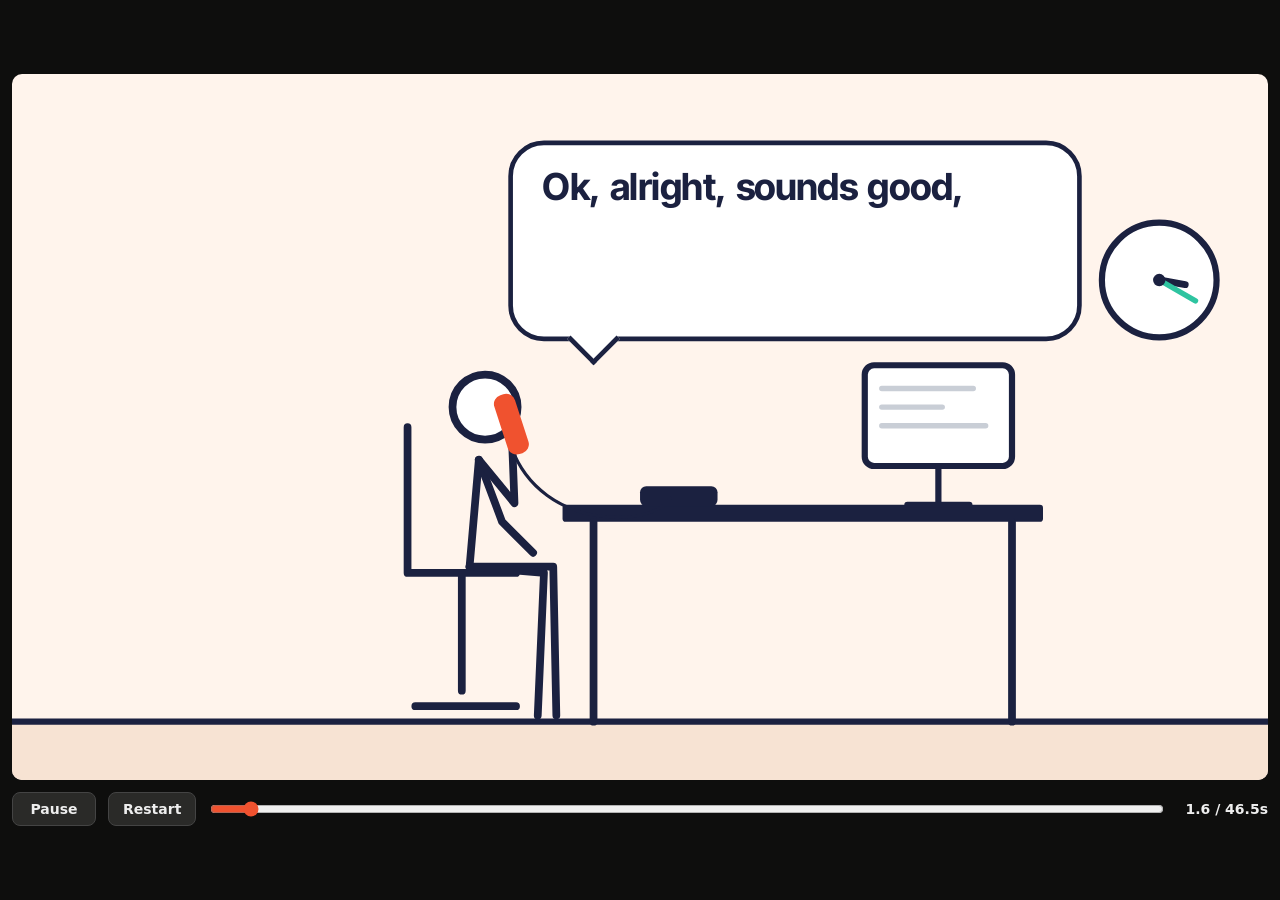
==== app/public/ad.html @ d76b576e "Add a home page; move the app to app.html The share link now opens a welcome page with the ad, what " ====
<!doctype html>
<html lang="en">
<head>
<meta charset="utf-8">
<meta name="viewport" content="width=device-width, initial-scale=1">
<title>Call Back Log Ad</title>
<link rel="preconnect" href="https://fonts.googleapis.com">
<link rel="preconnect" href="https://fonts.gstatic.com" crossorigin>
<link href="https://fonts.googleapis.com/css2?family=Inter+Tight:wght@500;600;700;800&family=Instrument+Serif:ital@0;1&display=swap" rel="stylesheet">
<style>
  :root { --ink:#1B2140; --paper:#FFF4EC; --blue:#F0522F; --coral-ink:#C43A22; --mint:#2EC4A0; --sun:#FFC93C; --floor:#F7E3D3; --frame:#0E0E0D; }
  html, body { margin:0; height:100%; background:var(--frame); }
  #wrap { position:fixed; inset:0; display:flex; flex-direction:column; align-items:center; justify-content:center; gap:12px; padding:12px; box-sizing:border-box; }
  #viewport { position:relative; width:min(100%, calc((100vh - 90px) * 16 / 9)); aspect-ratio:16/9; overflow:hidden; border-radius:10px; }
  #stage { position:absolute; left:0; top:0; width:1920px; height:1080px; transform-origin:0 0; background:var(--paper); overflow:hidden; color:var(--ink);
           font-family:"Inter Tight", "Segoe UI", system-ui, sans-serif; }
  .shot { position:absolute; inset:0; visibility:hidden; overflow:hidden; }
  .cam { position:absolute; inset:0; transform-origin:0 0; }
  .serif { font-family:"Instrument Serif", Georgia, "Times New Roman", serif; font-style:italic; font-weight:400; letter-spacing:-0.01em; }
  .wrow { position:absolute; display:flex; align-items:baseline; white-space:nowrap; line-height:1; }
  .clip { display:inline-block; overflow:hidden; padding:0.04em 0.01em 0.14em; margin:-0.04em -0.01em -0.14em; vertical-align:bottom; }
  .ch { display:inline-block; }
  .text { position:absolute; display:flex; flex-wrap:wrap; column-gap:0.26em; line-height:1.08; }
  .em { color:var(--blue); }
  /* speech and thought bubbles */
  .bubble { position:absolute; background:#fff; border:6px solid var(--ink); border-radius:46px; padding:26px 38px 30px; font-size:48px; font-weight:700;
            line-height:1.15; letter-spacing:-0.02em; max-width:760px; display:flex; flex-wrap:wrap; column-gap:0.26em; box-sizing:border-box; transform-origin:20% 110%; }
  .bubble.say::after { content:""; position:absolute; bottom:-27px; left:80px; width:42px; height:42px; background:#fff; border-right:6px solid var(--ink); border-bottom:6px solid var(--ink); transform:rotate(45deg); }
  .bubble.say.right::after { left:auto; right:90px; }
  .bubble .bw { display:inline-block; }
  .puff { position:absolute; border-radius:50%; background:#fff; border:6px solid var(--ink); }
  .note { position:absolute; left:0; top:0; font-weight:800; white-space:nowrap; }
  .note.sticky { background:var(--sun); padding:10px 16px; border-radius:6px; font-size:30px; box-shadow:0 8px 18px rgba(20,20,19,.15); }
  .note.mark { font-size:64px; color:var(--blue); background:#fff; width:96px; height:96px; border-radius:50%; display:flex; align-items:center; justify-content:center; box-shadow:0 8px 18px rgba(20,20,19,.15); }
  /* phone + app screens (same look as the real app) */
  .phone { position:absolute; width:440px; height:880px; border-radius:62px; background:var(--ink); box-shadow:0 40px 90px rgba(20,20,19,.25); }
  .screen { position:absolute; inset:14px; border-radius:50px; overflow:hidden; background:#FFF4EC; font-family:"Inter Tight", system-ui, sans-serif; }
  .ah { position:absolute; left:0; right:0; top:0; height:92px; padding:38px 22px 0; box-sizing:border-box; background:#fff; border-bottom:2px solid #F1DCCD;
        display:flex; justify-content:space-between; align-items:center; font-size:21px; z-index:2; }
  .ah b { font-weight:800; } .ah span { color:#5B6180; } .ah span i { font-style:normal; margin-left:14px; } .ah .on { color:var(--coral-ink); font-weight:800; }
  .pane { position:absolute; left:0; right:0; top:92px; bottom:0; overflow:hidden; }
  .content { position:absolute; left:0; right:0; top:0; padding:18px 18px 40px; box-sizing:border-box; }
  .content h1 { font-size:30px; margin:4px 0 6px; letter-spacing:-0.02em; } .content h2 { font-size:20px; margin:20px 0 8px; }
  .muted { color:#5B6180; font-size:18px; }
  .acard { background:#fff; border:2px solid #F1DCCD; border-radius:14px; padding:14px 16px; margin-bottom:12px; font-size:19px; overflow:hidden; box-sizing:border-box; }
  .acard.yellow { border-left:7px solid #FFC93C; } .acard.red { border-left:7px solid #E63946; } .acard.new { border-left:7px solid var(--blue); }
  .rowtop { display:flex; justify-content:space-between; align-items:center; gap:8px; } .nm { font-weight:800; font-size:20px; }
  .badge { display:inline-block; padding:3px 10px; border-radius:999px; font-size:14px; font-weight:800; white-space:nowrap; }
  .b-due { background:#D5F5EC; color:#0E6B55; } .b-yellow { background:#FFE9A8; color:#6B4E00; } .b-red { background:#E63946; color:#fff; } .b-new { background:#FF6B4A; color:var(--ink); } .b-later { background:#FFE3D9; color:var(--coral-ink); }
  .prev { margin-top:6px; font-size:16px; font-weight:800; color:var(--coral-ink); }
  .abtn { display:block; text-align:center; background:#FF6B4A; color:var(--ink); font-weight:800; font-size:19px; padding:14px; border-radius:12px; margin:10px 0 14px; }
  .abtn.ghost { background:#fff; color:var(--ink); border:2px solid #F1DCCD; }
  .btns { display:flex; gap:10px; } .btns .abtn { flex:1; margin:8px 0; }
  .step { color:#5B6180; font-size:16px; margin-top:6px; }
  .field { background:#fff; border:2px solid #F1DCCD; border-radius:12px; padding:14px; font-size:20px; min-height:120px; box-sizing:border-box; }
  .field.short { min-height:0; }
  .caret { display:inline-block; width:3px; height:24px; background:var(--blue); vertical-align:-4px; margin-left:2px; }
  .confirm { margin-top:12px; background:#D5F5EC; color:#0E6B55; font-weight:800; font-size:18px; border-radius:10px; padding:12px; }
  .kb { position:absolute; left:0; right:0; bottom:0; height:250px; background:#F1DCCD; padding:14px 10px; box-sizing:border-box; display:grid; grid-template-columns:repeat(10,1fr); gap:8px; align-content:start; }
  .kb i { display:block; height:44px; border-radius:7px; background:#fff; }
  .kb .mic { grid-column:span 2; background:var(--blue); display:flex; align-items:center; justify-content:center; }
  .issue { display:flex; justify-content:space-between; align-items:center; gap:10px; font-size:19px; }
  .issue em { font-style:normal; font-size:15px; font-weight:800; border:2px solid #F1DCCD; border-radius:10px; padding:5px 10px; }
  .call { transition:none; }
  .call dt { font-weight:800; font-size:14px; color:#5B6180; margin-top:8px; text-transform:none; } .call dd { margin:0; font-size:18px; }
  .call h3 { margin:0; font-size:19px; }
  #controls { display:flex; align-items:center; gap:12px; width:min(100%, calc((100vh - 90px) * 16 / 9)); color:#eee; font:600 14px "Segoe UI", system-ui, sans-serif; }
  #controls button { background:#2a2a28; color:#eee; border:1px solid #444; border-radius:8px; padding:8px 14px; font:inherit; cursor:pointer; min-width:84px; }
  #controls button:focus-visible, #scrub:focus-visible { outline:2px solid var(--blue); outline-offset:2px; }
  #scrub { flex:1; accent-color:var(--blue); }
  #time { font-variant-numeric:tabular-nums; min-width:90px; text-align:right; }
</style>
</head>
<body>
<div id="wrap">
  <div id="viewport"><div id="stage"></div></div>
  <div id="controls">
    <button id="play" type="button">Pause</button>
    <button id="restart" type="button">Restart</button>
    <input id="scrub" type="range" min="0" max="46.5" step="0.01" value="0" aria-label="Animation time">
    <span id="time">0.0 / 46.5s</span>
  </div>
</div>

<script>
(function () {
  'use strict';
  const DUR = 46.5, SW = 1920, SH = 1080;
  const CLOCK = [1530, 330];
  const INK = '#1B2140', BLUE = '#F0522F', SUN = '#FFC93C', FLOOR = '#F7E3D3';
  const NS = 'http://www.w3.org/2000/svg';
  const $ = (id) => document.getElementById(id);
  const stage = $('stage');

  // ---------- math ----------
  const clamp = (x, a = 0, b = 1) => Math.min(b, Math.max(a, x));
  const P = (t, a, b) => clamp((t - a) / (b - a));
  const lerp = (a, b, p) => a + (b - a) * p;
  const lerp2 = (A, B, p) => [lerp(A[0], B[0], p), lerp(A[1], B[1], p)];
  const eo = (x) => 1 - Math.pow(1 - x, 3);
  const eo5 = (x) => 1 - Math.pow(1 - x, 5);
  const ei = (x) => x * x * x;
  const eio = (x) => (x < 0.5 ? 4 * x * x * x : 1 - Math.pow(-2 * x + 2, 3) / 2);
  const eob = (x, s = 1.5) => (x <= 0 ? 0 : x >= 1 ? 1 : 1 + (s + 1) * Math.pow(x - 1, 3) + s * Math.pow(x - 1, 2));

  // ---------- builders ----------
  function el(tag, attrs, parent, html) {
    const e = document.createElement(tag);
    for (const k in attrs || {}) { if (k === 'style') e.style.cssText = attrs[k]; else e.setAttribute(k, attrs[k]); }
    if (html != null) e.innerHTML = html;
    if (parent) parent.appendChild(e);
    return e;
  }
  function svg(parent) {
    const s = document.createElementNS(NS, 'svg');
    s.setAttribute('viewBox', '0 0 1920 1080'); s.setAttribute('width', '1920'); s.setAttribute('height', '1080');
    s.style.cssText = 'position:absolute;left:0;top:0;overflow:visible';
    parent.appendChild(s); return s;
  }
  function sv(tag, attrs, parent) {
    const e = document.createElementNS(NS, tag);
    for (const k in attrs) e.setAttribute(k, attrs[k]);
    if (parent) parent.appendChild(e); return e;
  }
  const pts = (list) => 'M' + list.map((p) => p[0].toFixed(1) + ' ' + p[1].toFixed(1)).join(' L');

  // Big type, letter by letter, each letter in its own mask.
  function makeWord(parent, text, css, cls) {
    const row = el('div', { class: 'wrow ' + (cls || ''), style: css }, parent);
    const chars = [];
    for (const c of text) { const m = el('span', { class: 'clip' }, row); chars.push(el('span', { class: 'ch' }, m, c === ' ' ? '&nbsp;' : c)); }
    return { row, chars };
  }
  function playWord(w, t, tin, tout, stag = 0.024, dur = 0.32) {
    const n = w.chars.length, end = tout + (n - 1) * stag + dur, on = t >= tin - 0.001 && t <= end;
    w.row.style.visibility = on ? 'visible' : 'hidden';
    if (!on) return;
    w.chars.forEach((c, i) => {
      const pin = eo5(P(t, tin + i * stag, tin + i * stag + dur)), pout = ei(P(t, tout + i * stag, tout + i * stag + dur));
      c.style.transform = 'translateY(' + ((1 - pin) * 135 - pout * 135).toFixed(1) + '%)';
    });
  }
  // Running text, word by word, wrapping. *word* is set in blue serif italic.
  function makeText(parent, text, css) {
    const box = el('div', { class: 'text', style: css }, parent);
    const words = [];
    let em = false;
    text.split(' ').forEach((raw) => {
      let w = raw;
      const start = w.startsWith('*'), end = w.endsWith('*');
      if (start) { em = true; w = w.slice(1); }
      if (end) w = w.slice(0, -1);
      const m = el('span', { class: 'clip' }, box);
      words.push(el('span', { class: 'ch' + (em ? ' em serif' : '') }, m, w));
      if (end) em = false;
    });
    return { row: box, chars: words };
  }
  const playText = (w, t, tin, tout) => playWord(w, t, tin, tout, 0.07, 0.4);

  // Speech bubble whose words pop in one at a time.
  function makeBubble(parent, words, css, cls) {
    const b = el('div', { class: 'bubble ' + (cls || 'say'), style: css }, parent);
    const ws = words.map((w) => el('span', { class: 'bw' + (w.cls ? ' ' + w.cls : ''), style: w.style || '' }, b, w.text));
    return { b, ws };
  }
  function playBubble(bb, t, tin, tout, times) {
    const show = eob(P(t, tin, tin + 0.35), 1.6) * (1 - ei(P(t, tout - 0.3, tout)));
    bb.b.style.visibility = t >= tin && t <= tout ? 'visible' : 'hidden';
    bb.b.style.transform = 'scale(' + show.toFixed(4) + ')';
    bb.ws.forEach((w, i) => {
      const p = eob(P(t, times[i], times[i] + 0.22), 1.8);
      w.style.opacity = clamp(p * 3).toFixed(3);
      w.style.transform = 'translateY(' + ((1 - p) * 26).toFixed(1) + 'px) scale(' + lerp(0.6, 1, clamp(p)).toFixed(3) + ')';
    });
  }

  // ---------- the office ----------
  // A stick figure: one ink line for the body, two-part arms and legs, an open head.
  function stick(parent) {
    const g = sv('g', {}, parent);
    const st = { stroke: INK, 'stroke-width': 10, 'stroke-linecap': 'round', 'stroke-linejoin': 'round', fill: 'none' };
    const f = { g, body: sv('path', st, g), legA: sv('path', st, g), legB: sv('path', st, g), armA: sv('path', st, g), armB: sv('path', st, g),
      head: sv('circle', { r: 42, fill: '#fff', stroke: INK, 'stroke-width': 10 }, g) };
    f.pose = (o) => {
      f.body.setAttribute('d', pts([o.hip, o.sh]));
      f.legA.setAttribute('d', pts([o.hip, o.kA, o.fA]));
      f.legB.setAttribute('d', pts([o.hip, o.kB, o.fB]));
      f.armA.setAttribute('d', pts([o.sh, o.eA, o.hA]));
      f.armB.setAttribute('d', pts([o.sh, o.eB, o.hB]));
      f.head.setAttribute('cx', o.head[0].toFixed(1)); f.head.setAttribute('cy', o.head[1].toFixed(1));
    };
    return f;
  }
  function paperStack(parent, n) {
    const g = sv('g', {}, parent), sheets = [];
    for (let k = 0; k < n; k++) {
      const s = sv('g', {}, g), jx = ((k * 37) % 13) - 6;
      sv('rect', { x: -66 + jx, y: -16, width: 132, height: 16, rx: 3, fill: '#fff', stroke: INK, 'stroke-width': 4 }, s);
      sv('path', { d: 'M' + (-52 + jx) + ' -8 H' + (14 + jx), stroke: '#B8BEC8', 'stroke-width': 3, 'stroke-linecap': 'round' }, s);
      sheets.push({ g: s, k, jx, rot: ((k * 53) % 5) - 2 });
    }
    return { g, sheets };
  }
  function office(root) {
    const cam = el('div', { class: 'cam' }, root);
    const s = svg(cam);
    sv('rect', { x: -400, y: 900, width: 2720, height: 600, fill: FLOOR }, s);
    sv('path', { d: 'M-400 900 H2320', stroke: INK, 'stroke-width': 8 }, s);
    // wall clock
    const clock = sv('g', {}, s);
    sv('circle', { cx: 1530, cy: 330, r: 74, fill: '#fff', stroke: INK, 'stroke-width': 8 }, clock);
    const hourHand = sv('path', { d: 'M0 0 V-34', stroke: INK, 'stroke-width': 9, 'stroke-linecap': 'round', transform: 'translate(1530 330)' }, clock);
    const minHand = sv('path', { d: 'M0 0 V-54', stroke: '#2EC4A0', 'stroke-width': 7, 'stroke-linecap': 'round', transform: 'translate(1530 330)' }, clock);
    sv('circle', { cx: 1530, cy: 330, r: 8, fill: INK }, clock);
    // chair
    sv('path', { d: 'M560 520 V708 M560 708 H700 M630 708 V860 M570 880 H700', stroke: INK, 'stroke-width': 10, 'stroke-linecap': 'round', fill: 'none' }, s);
    // desk, monitor, plant
    sv('rect', { x: 760, y: 620, width: 620, height: 22, rx: 4, fill: INK }, s);
    sv('path', { d: 'M800 642 V900 M1340 642 V900', stroke: INK, 'stroke-width': 10, 'stroke-linecap': 'round' }, s);
    sv('rect', { x: 1150, y: 440, width: 190, height: 130, rx: 12, fill: '#fff', stroke: INK, 'stroke-width': 8 }, s);
    sv('path', { d: 'M1245 570 V620 M1205 620 H1285', stroke: INK, 'stroke-width': 8, 'stroke-linecap': 'round' }, s);
    sv('path', { d: 'M1172 470 H1290 M1172 494 H1250 M1172 518 H1306', stroke: '#C9CED6', 'stroke-width': 7, 'stroke-linecap': 'round' }, s);
    sv('path', { d: 'M1712 900 L1700 820 H1780 L1768 900 Z', fill: '#fff', stroke: INK, 'stroke-width': 8, 'stroke-linejoin': 'round' }, s);
    sv('path', { d: 'M1740 820 C1700 760 1690 720 1712 690 M1740 820 C1760 760 1790 740 1800 700 M1740 820 C1742 760 1750 720 1744 660', stroke: '#1F7A4D', 'stroke-width': 8, 'stroke-linecap': 'round', fill: 'none' }, s);
    // desk phone base
    sv('rect', { x: 860, y: 596, width: 100, height: 26, rx: 8, fill: INK }, s);
    const cord = sv('path', { d: '', stroke: INK, 'stroke-width': 4, fill: 'none' }, s);
    const stackHome = sv('g', {}, s);
    const worker = stick(s);
    const handset = sv('rect', { x: -14, y: -40, width: 28, height: 80, rx: 12, fill: BLUE }, s);
    const front = sv('g', {}, s);
    return { cam, s, clock, hourHand, minHand, cord, handset, worker, stackHome, front };
  }
  // The worker sitting at the desk; shared by both office shots.
  const SEAT = { hip: [640, 700], sh: [652, 562], head: [660, 494], kA: [748, 700], fA: [752, 892], kB: [736, 708], fB: [728, 892] };
  function seated(dx, dy, lean) {
    const sh = [SEAT.sh[0] + dx + lean, SEAT.sh[1] + dy], head = [SEAT.head[0] + dx + lean * 1.3, SEAT.head[1] + dy];
    return Object.assign({}, SEAT, { sh, head });
  }
  function camTo(o, cx, cy, z) {
    o.cam.style.transform = 'translate(' + (960 - cx * z).toFixed(1) + 'px,' + (540 - cy * z).toFixed(1) + 'px) scale(' + z.toFixed(4) + ')';
  }

  // ---------- phone + app ----------
  function phone(parent, x, y) {
    const ph = el('div', { class: 'phone', style: 'left:' + x + 'px;top:' + y + 'px' }, parent);
    const scr = el('div', { class: 'screen' }, ph);
    el('div', { class: 'ah' }, scr, '<b>Call Back Log</b><span><i class="on">Today</i><i>All</i></span>');
    return { ph, scr };
  }
  const card = (name, phoneNo, kind, label, extra) => '<div class="acard ' + (kind === 'yellow' || kind === 'red' || kind === 'new' ? kind : '') + '"><div class="rowtop"><span class="nm">' + name + '</span><span class="badge b-' + kind + '">' + label + '</span></div><div class="muted">' + phoneNo + '</div>' + (extra ? '<div class="prev">' + extra + '</div>' : '') + '</div>';
  const TODAY_CARDS = card('Jane Doe', '555-0148 · 2:00 PM', 'due', 'Due today') + card('Mark Rivera', '555-0122', 'yellow', '1 day overdue') + card('Priya Shah', '555-0103', 'red', '3 days overdue');

  // ---------- shots ----------
  const shots = [];
  function shot(a, b, build, render) { const root = el('div', { class: 'shot' }, stage); shots.push({ a, b, root, ctx: build(root) || {}, render }); }

  // A. The office: the call ends, the hour is gone, the stack arrives, overload. (0 - 19)
  shot(0, 19, (root) => {
    const o = office(root);
    const co = stick(o.s);
    const stack = paperStack(o.s, 10);
    // the overload swarm: each note gets its own spot, clear of the body, the stack and each other
    const swarmItems = [['555-0142', 'sticky', 250, 200], ['?', 'mark', 480, 300], ['Call back??', 'sticky', 240, 420], ['Tues or Thurs?', 'sticky', 300, 620],
      ['!', 'mark', 470, 540], ['Jane or June?', 'sticky', 330, 800], ['?', 'mark', 870, 420], ['Acme? Harbor?', 'sticky', 920, 790],
      ['3 PM?', 'sticky', 1210, 370], ['quote??', 'sticky', 1260, 730], ['?', 'mark', 1470, 640]];
    const swarm = swarmItems.map(([txt, kind, x, y], i) => ({ i, x, y, el: el('div', { class: 'note ' + kind }, o.cam, txt) }));
    const hook = makeBubble(o.cam, [
      { text: 'Ok,' }, { text: 'alright,' }, { text: 'sounds' }, { text: 'good,' },
      { text: 'FANTASTIC,', style: 'color:' + BLUE + ';font-size:70px;font-weight:800;letter-spacing:-0.04em' },
      { text: 'great,' }, { text: 'have' }, { text: 'a' }, { text: 'great' }, { text: 'day!' }], 'left:690px;top:150px;width:740px');
    // the thought sits to his left so the wall clock stays in view while the hour flies by
    const think1 = makeBubble(o.cam, 'What did I just talk about for the past hour?'.split(' ').map((w) => ({ text: w })), 'left:190px;top:110px;width:520px;font-family:Instrument Serif,Georgia,serif;font-style:italic;font-weight:400;font-size:58px', 'think');
    const puffs = [el('div', { class: 'puff', style: 'left:585px;top:405px;width:40px;height:40px' }, o.cam), el('div', { class: 'puff', style: 'left:520px;top:345px;width:58px;height:58px' }, o.cam)];
    const coSay = makeBubble(o.cam, 'Here, some notes from my calls today. Organize this.'.split(' ').map((w) => ({ text: w, style: w === 'Organize' || w === 'this.' ? 'color:' + BLUE : '' })), 'left:700px;top:130px;width:700px', 'say right');
    return { o, co, stack, swarm, hook, think1, puffs, coSay };
  }, (c, t) => {
    const o = c.o;
    // camera: settle on the worker, push in on the thought, pull back for the coworker, hard cut into the overload
    let z, cx, cy;
    if (t < 6) { z = lerp(1.18, 1.24, eio(P(t, 0, 6))); cx = 860; cy = 520; }
    else if (t < 9.4) { const p = eio(P(t, 6, 9.4)); z = lerp(1.24, 1.28, p); cx = lerp(860, 880, p); cy = lerp(520, 470, p); }
    else if (t < 13.8) { const p = eio(P(t, 9.4, 10.1)); z = lerp(1.28, 1.0, p); cx = lerp(880, 1060, p); cy = lerp(470, 540, p); }
    else { z = 1.32 + 0.04 * P(t, 13.8, 19); cx = 820; cy = 470; }
    camTo(o, cx, cy, z);

    // the clock: an hour flies by while he stares
    const mins = 20 + 60 * eio(P(t, 6.5, 8.7));
    o.minHand.setAttribute('transform', 'translate(' + CLOCK[0] + ' ' + CLOCK[1] + ') rotate(' + (mins * 6).toFixed(1) + ')');
    o.hourHand.setAttribute('transform', 'translate(' + CLOCK[0] + ' ' + CLOCK[1] + ') rotate(' + (90 + mins * 0.5).toFixed(1) + ')');

    // the worker
    const over = t >= 13.8;
    const shake = over && t < 18.9 ? 3.5 * Math.sin(t * 13) : 0;
    const lean = over ? -6 * eo(P(t, 13.8, 14.3)) : 0;
    const p = seated(shake, 0, lean);
    const hang = eio(P(t, 5.0, 5.6));
    const ear = [p.head[0] + 34, p.head[1] + 22], deskPt = [912, 600];
    const hB = lerp2(ear, deskPt, hang), eB = lerp2([p.sh[0] + 46, p.sh[1] + 56], [p.sh[0] + 120, p.sh[1] + 40], hang);
    let hA = [p.sh[0] + 70, p.sh[1] + 120], eA = [p.sh[0] + 30, p.sh[1] + 80];
    if (over) { // hands up to the head
      const u = eo(P(t, 13.8, 14.2));
      hA = lerp2(hA, [p.head[0] - 40, p.head[1] - 20], u); eA = lerp2(eA, [p.sh[0] - 60, p.sh[1] - 10], u);
    }
    o.worker.pose(Object.assign(p, { eA, hA, eB, hB }));
    o.handset.setAttribute('transform', 'translate(' + hB[0].toFixed(1) + ' ' + hB[1].toFixed(1) + ') rotate(' + lerp(-18, 90, hang).toFixed(1) + ')');
    o.cord.setAttribute('d', 'M' + hB[0].toFixed(1) + ' ' + (hB[1] + 30).toFixed(1) + ' C' + (hB[0] + 40) + ' ' + (hB[1] + 140) + ' 880 650 900 610');

    // the coworker walks in talking, drops the stack; the cut to the overload takes him away
    const walkIn = eio(P(t, 9.3, 11.0));
    const x = lerp(2150, 1500, walkIn);
    const sw = t > 9.3 && t < 11.0 ? Math.sin(t * 11) : 0;
    const carryH = lerp2([x - 140, 636], [x - 30, 700], eio(P(t, 11.2, 11.6)));
    const carryE = lerp2([x - 70, 640], [x - 16, 640], eio(P(t, 11.2, 11.6)));
    c.co.pose({ hip: [x, 700], sh: [x, 562], head: [x, 494], kA: [x + 20 * sw + 6, 800], fA: [x + 44 * sw, 896], kB: [x - 20 * sw + 6, 800], fB: [x - 44 * sw, 896],
      eA: carryE, hA: carryH, eB: [carryE[0] + 10, carryE[1] + 6], hB: [carryH[0] + 18, carryH[1] + 4] });
    c.co.g.style.visibility = t > 9.2 && !over ? 'visible' : 'hidden';
    let sx = x - 160, sy = 640;
    if (t >= 11.2) { const d = ei(P(t, 11.2, 11.5)); sx = lerp(x - 160, 1052, d); sy = lerp(640, 620, d); }
    const bump = t > 11.5 ? 12 * Math.abs(Math.sin((t - 11.5) * 16)) * Math.exp(-(t - 11.5) * 9) : 0;
    c.stack.g.setAttribute('transform', 'translate(' + sx.toFixed(1) + ' ' + (sy - bump).toFixed(1) + ')');
    c.stack.g.style.visibility = t > 9.2 ? 'visible' : 'hidden';
    // when he's overwhelmed, the sheets fly up off the desk (they become the sticky notes) and the desk is left clear
    c.stack.sheets.forEach((s) => {
      const v = over ? eo(P(t, 13.85 + (9 - s.k) * 0.06, 14.35 + (9 - s.k) * 0.06)) : 0;
      const dx = v * (s.k % 2 ? 1 : -1) * (60 + s.k * 18), dy = -v * (220 + s.k * 25);
      s.g.setAttribute('transform', 'translate(' + dx.toFixed(1) + ' ' + (-s.k * 15 + dy).toFixed(1) + ') rotate(' + (s.rot + v * (s.k % 2 ? 50 : -50)).toFixed(1) + ') scale(' + (1 - v).toFixed(3) + ')');
      s.g.style.opacity = (1 - v).toFixed(3);
    });

    // bubbles
    playBubble(c.hook, t, 0.15, 5.9, [0.25, 0.65, 1.0, 1.3, 1.75, 2.75, 3.25, 3.5, 3.7, 3.95]);
    playBubble(c.think1, t, 6.2, 9.4, c.think1.ws.map((_, i) => 6.35 + i * 0.12));
    playBubble(c.coSay, t, 10.3, 13.7, c.coSay.ws.map((_, i) => 10.45 + i * 0.15 + (i >= 7 ? 0.25 : 0)));
    c.puffs.forEach((pf, i) => {
      const a = P(t, 6.2 + i * 0.1, 6.5 + i * 0.1) * (1 - P(t, 9.1, 9.4));
      pf.style.visibility = t > 6.2 && t < 9.4 ? 'visible' : 'hidden';
      pf.style.transform = 'scale(' + eob(a, 1.6).toFixed(3) + ')';
    });

    // the overload: notes burst out of the paper stack to their own spots, jitter there, then get sucked into his head
    const head = p.head, pile = [1052, 540];
    c.swarm.forEach((s) => {
      const i = s.i, born = 13.9 + i * 0.1, ap = eob(P(t, born, born + 0.4), 1.6);
      const gone = ei(P(t, 18.2 + i * 0.02, 18.8 + i * 0.02));
      const fly = eo(P(t, born, born + 0.45));
      const ox = lerp(pile[0], s.x + 12 * Math.sin(t * 2.6 + i), fly), oy = lerp(pile[1], s.y + 10 * Math.cos(t * 2.2 + i * 1.7), fly);
      const nx = lerp(ox, head[0], gone), ny = lerp(oy, head[1], gone);
      s.el.style.visibility = t > born && t < 19 ? 'visible' : 'hidden';
      s.el.style.transform = 'translate(' + nx.toFixed(1) + 'px,' + ny.toFixed(1) + 'px) translate(-50%,-50%) rotate(' + (8 * Math.sin(t * 4 + i)).toFixed(1) + 'deg) scale(' + (ap * (1 - gone)).toFixed(3) + ')';
    });
  });

  // B. The app: what it does, then Jane Doe's timeline. (19 - 36)
  shot(19, 36, (root) => {
    const ph = phone(root, 480, 100);
    const panes = {
      today: el('div', { class: 'pane' }, ph.scr, '<div class="content"><h1>Today\'s callbacks</h1><div class="muted">Thursday, Nov 12</div><div class="abtn">+ Add contact</div>' +
        card('Jane Doe', '555-0148 · 2:00 PM', 'due', 'Due today', 'Open: Baby due in March') +
        '<div class="acard flipA"><div class="rowtop"><span class="nm">Mark Rivera</span><span class="badge">Due today</span></div><div class="muted">555-0122</div></div>' +
        '<div class="acard flipB"><div class="rowtop"><span class="nm">Priya Shah</span><span class="badge">1 day overdue</span></div><div class="muted">555-0103</div></div></div>'),
      topics: el('div', { class: 'pane' }, ph.scr, '<div class="content"><div class="step">Jane Doe · Step 1 of 6</div><h1>What topics did you cover?</h1><div class="muted" style="margin-bottom:12px">Tap the box, then use your keyboard\'s microphone to talk.</div><div class="field"><span class="typed"></span><span class="caret"></span></div><div class="btns"><div class="abtn ghost">Back</div><div class="abtn">Next</div></div></div>' +
        '<div class="kb">' + '<i></i>'.repeat(18) + '<i class="mic"><svg width="22" height="30" viewBox="0 0 22 30"><rect x="6" y="1" width="10" height="18" rx="5" fill="#fff"/><path d="M2 14 a9 9 0 0 0 18 0 M11 23 V29" stroke="#fff" stroke-width="3" fill="none" stroke-linecap="round"/></svg></i></div>'),
      date: el('div', { class: 'pane' }, ph.scr, '<div class="content"><div class="step">Jane Doe · Step 4 of 6</div><h1>When should you call back?</h1><div class="muted" style="margin-bottom:10px">Say or type it</div><div class="field short"><span class="typed2"></span><span class="caret"></span></div><div class="confirm">Callback: Thursday, Nov 19 at 2:00 PM. Is that right?</div><div class="btns"><div class="abtn ghost">Back</div><div class="abtn">Next</div></div></div>'),
      jane: el('div', { class: 'pane' }, ph.scr, ''),
    };
    const call = (date, rows) => '<div class="acard call"><h3>' + date + '</h3><dl>' + rows.map(([k, v]) => '<dt>' + k + '</dt><dd>' + v + '</dd>').join('') + '</dl></div>';
    // After the debrief: today's call is on top, and her badge shows the new callback date
    const jc = el('div', { class: 'content' }, panes.jane,
      '<div class="muted">&larr; Back</div><h1>Jane Doe <span class="badge b-later" style="vertical-align:6px">Due Thursday, Nov 19</span></h1>' +
      '<div class="acard"><div class="muted">Phone: 555-0148</div><div class="muted">Next callback: Thursday, Nov 19 at 2:00 PM</div></div>' +
      '<div class="btns"><div class="abtn">Call 555-0148</div><div class="abtn ghost">Finish call</div></div>' +
      '<h2>Open issues</h2><div class="acard"><div class="issue"><span>Baby due in March</span><em>Resolve</em></div></div>' +
      '<h2>Call history (newest first)</h2>' +
      call('Thursday, Nov 12', [['Topics covered', 'Comparing term vs whole life. Already with Acme Mutual.'], ['Next points of progress', 'Send a 20-year term quote']]) +
      call('Thursday, Nov 5', [['Objections', 'Worried about the monthly cost'], ['Life issues', 'Baby due in March']]) +
      call('Thursday, Oct 29', [['Topics covered', 'Asked about disability coverage'], ['Companies discussed', 'Mentioned Harbor Life']]));
    const calls = Array.from(jc.querySelectorAll('.call'));
    const cap = (txt, size) => makeText(root, txt, 'left:1060px;top:0;width:760px;font-size:' + size + 'px;font-weight:800;letter-spacing:-0.035em');
    const caps = [
      [cap('Meet *Call* *Back* *Log.*', 120), 0.25, 1.9],
      [cap('Missed one? It turns *yellow.* Then *red.*', 92), 2.05, 4.0],
      [cap('After each call, just say what happened.', 76), 4.3, 8.1],
      [cap('Here\'s *Jane* *Doe.*', 120), 8.6, 10.3],
      [cap('Today: term vs. *whole* *life.*', 96), 10.5, 12.3],
      [cap('Last week: *baby* *due* *in* *March.*', 96), 12.5, 14.4],
      [cap('Before that: *disability.*', 96), 14.6, 16.4],
    ];
    // paint "yellow" and "red" as the badges they describe
    caps[1][0].chars.forEach((w) => {
      if (w.textContent === 'yellow.') w.style.cssText = 'background:#FFC93C;color:#1B2140;border-radius:14px;padding:0 14px 6px';
      if (w.textContent === 'red.') w.style.cssText = 'background:#E63946;color:#fff;border-radius:14px;padding:0 14px 6px';
    });
    const chipRow = el('div', { style: 'position:absolute;left:1060px;top:690px;width:780px;display:flex;flex-wrap:wrap;gap:16px' }, root);
    const chips = ['Topics', 'Companies', 'Next steps', 'Callback date'].map((w) => el('div', { style: 'font-size:34px;font-weight:700;padding:12px 22px;border-radius:999px;border:4px solid ' + INK + ';white-space:nowrap' }, chipRow, w));
    return { ph, panes, jc, calls, caps, chips, flipA: panes.today.querySelector('.flipA'), flipB: panes.today.querySelector('.flipB'),
      typed: panes.topics.querySelector('.typed'), typed2: panes.date.querySelector('.typed2'), carets: Array.from(ph.scr.querySelectorAll('.caret')),
      confirm: panes.date.querySelector('.confirm'), mic: panes.topics.querySelector('.mic'), stops: null };
  }, (c, t) => {
    // phone arrives from the collapsed swarm, grows a little for Jane, then leaves
    const arrive = eob(P(t, 0, 0.6), 1.4);
    const grow = eio(P(t, 8.3, 8.9));
    const leave = ei(P(t, 16.5, 17));
    const sc = lerp(0.15, 1, arrive) * lerp(1, 1.08, grow) * lerp(1, 0.5, leave);
    c.ph.ph.style.transform = 'translate(' + lerp(0, 60, grow).toFixed(1) + 'px,0) scale(' + sc.toFixed(4) + ') rotate(' + lerp(-8, 0, arrive).toFixed(2) + 'deg)';
    c.ph.ph.style.opacity = (1 - leave).toFixed(3);

    const order = [['today', 0, 4.2], ['topics', 4.2, 6.6], ['date', 6.6, 8.4], ['jane', 8.4, 99]];
    order.forEach(([k, a, b]) => {
      const pane = c.panes[k], on = t >= a && t < b;
      pane.style.visibility = on ? 'visible' : 'hidden';
      pane.style.transform = 'translateX(' + ((1 - eo5(P(t, a, a + 0.35))) * 100).toFixed(2) + '%)';
    });

    // a day passes: Mark goes yellow, Priya goes red, each with a little pop
    const flip = (card, at, before, after) => {
      const on = t >= at, s = card.querySelector('.badge');
      card.className = 'acard ' + (on ? after[0] : before[0]) + ' flip';
      s.className = 'badge b-' + (on ? after[1] : before[1]);
      s.textContent = on ? after[2] : before[2];
      s.style.transform = 'scale(' + (1 + 0.35 * Math.sin(Math.PI * P(t, at, at + 0.35))).toFixed(3) + ')';
    };
    flip(c.flipA, 2.5, ['', 'due', 'Due today'], ['yellow', 'yellow', '1 day overdue']);
    flip(c.flipB, 3.2, ['yellow', 'yellow', '1 day overdue'], ['red', 'red', '2 days overdue']);

    // dictation fills the boxes
    const s1 = 'Comparing term vs whole life. Already with Acme Mutual.';
    c.typed.textContent = s1.slice(0, Math.floor(clamp((t - 4.5) * 28, 0, s1.length)));
    c.mic.style.transform = 'scale(' + (t > 4.4 && t < 6.5 ? 1 + 0.06 * Math.sin(t * 9) : 1).toFixed(3) + ')';
    const s2 = 'Thursday at 2';
    c.typed2.textContent = s2.slice(0, Math.floor(clamp((t - 6.85) * 20, 0, s2.length)));
    c.confirm.style.opacity = eo(P(t, 7.6, 7.85)).toFixed(3);
    c.carets.forEach((k) => { k.style.opacity = Math.floor(t / 0.45) % 2 ? 0 : 1; });

    // Jane's timeline scrolls to each call as the caption names it
    if (!c.stops) {
      const top = (e) => e.offsetTop - 14;
      const max = Math.max(0, c.jc.offsetHeight - c.panes.jane.offsetHeight);
      c.stops = [top(c.calls[0]), top(c.calls[1]), top(c.calls[2])].map((v) => Math.min(v, max));
    }
    const S = c.stops;
    let y = 0;
    y = lerp(y, S[0], eio(P(t, 10.3, 11.0)));
    y = lerp(y, S[1], eio(P(t, 12.3, 13.0)));
    y = lerp(y, S[2], eio(P(t, 14.4, 15.1)));
    c.jc.style.transform = 'translateY(' + (-y).toFixed(1) + 'px)';
    const active = t >= 10.5 && t < 12.3 ? 0 : t >= 12.5 && t < 14.4 ? 1 : t >= 14.6 && t < 16.4 ? 2 : -1;
    c.calls.forEach((k, i) => { k.style.boxShadow = i === active ? '0 0 0 4px ' + BLUE : 'none'; k.style.borderColor = i === active ? BLUE : '#F1DCCD'; });

    c.caps.forEach(([w, a, b], idx) => {
      playText(w, t, a, b);
      if (w.row.style.visibility === 'visible') {
        if (!w.h) w.h = w.row.offsetHeight;
        w.row.style.top = (540 - w.h / 2 - (idx === 2 ? 70 : 0)).toFixed(1) + 'px';
      }
    });
    c.chips.forEach((ch, i) => {
      const p = eob(P(t, 4.9 + i * 0.2, 5.3 + i * 0.2), 1.7) * (1 - ei(P(t, 7.8, 8.1)));
      ch.style.visibility = t > 4.8 && t < 8.15 ? 'visible' : 'hidden';
      ch.style.transform = 'scale(' + p.toFixed(3) + ')';
    });
  });

  // C. One week later: Jane is up today, he glances, and opens with the detail he logged. (36 - 43)
  shot(36, 43, (root) => {
    const o = office(root);
    o.clock.style.display = 'none';
    const when = makeText(o.cam, 'One week later. *Thursday,* *2:00* *PM.*', 'left:120px;top:80px;width:1000px;font-size:62px;font-weight:800;letter-spacing:-0.03em');
    const ph = phone(root, 1380, 120);
    el('div', { class: 'pane' }, ph.scr, '<div class="content"><h1>Today\'s callbacks</h1><div class="muted">Thursday, Nov 19</div><div class="abtn">+ Add contact</div>' +
      '<div class="jane">' + card('Jane Doe', '555-0148 · 2:00 PM', 'due', 'Due today', 'Open: Baby due in March') + '</div>' +
      card('Mark Rivera', '555-0122', 'due', 'Due today') + card('Sam Lee', '555-0161', 'due', 'Due today') + '</div>');
    const jane = ph.scr.querySelector('.jane .acard');
    const hello = makeBubble(o.cam, [{ text: 'Jane!' }, { text: 'How\'s' }, { text: 'the' }, { text: 'baby', style: 'color:' + BLUE }, { text: 'prep', style: 'color:' + BLUE }, { text: 'going?' }], 'left:470px;top:200px;width:auto', 'say');
    return { o, when, ph, jane, hello };
  }, (c, t) => {
    const o = c.o;
    const out = eio(P(t, 0, 1.2));
    camTo(o, lerp(820, 1000, out), 560, lerp(1.5, 1.0, out));
    playText(c.when, t, 0.3, 2.9); // out before he starts talking
    const p = seated(0, 0, -6 * eio(P(t, 3.0, 3.5)));
    // point at the phone, then pick up the handset and call
    const point = eob(P(t, 1.5, 2.0), 1.5) * (1 - eio(P(t, 2.5, 2.9)));
    const lift = eio(P(t, 2.8, 3.3));
    const ear = [p.head[0] + 34, p.head[1] + 22];
    let eB = lerp2([p.sh[0] + 120, p.sh[1] + 40], [p.sh[0] + 140, p.sh[1] - 20], point);
    let hB = lerp2([912, 600], [p.sh[0] + 260, p.sh[1] - 50], point);
    hB = lerp2(hB, ear, lift); eB = lerp2(eB, [p.sh[0] + 46, p.sh[1] + 56], lift);
    o.worker.pose(Object.assign(p, { eA: [p.sh[0] + 30, p.sh[1] + 80], hA: [p.sh[0] + 70, p.sh[1] + 120], eB, hB }));
    const hs = lift > 0 ? hB : [912, 600];
    o.handset.setAttribute('transform', 'translate(' + hs[0].toFixed(1) + ' ' + hs[1].toFixed(1) + ') rotate(' + lerp(90, -18, lift).toFixed(1) + ')');
    o.cord.setAttribute('d', 'M' + hs[0].toFixed(1) + ' ' + (hs[1] + 30).toFixed(1) + ' C' + (hs[0] + 40) + ' ' + (hs[1] + 140) + ' 880 650 900 610');
    const ph = eo5(P(t, 0.6, 1.3));
    c.ph.ph.style.transform = 'translateX(' + ((1 - ph) * 700).toFixed(1) + 'px) scale(0.82)';
    const glow = P(t, 1.6, 2.0) * (1 - P(t, 6.4, 6.9));
    c.jane.style.boxShadow = glow > 0 ? '0 0 0 ' + (4 * glow).toFixed(1) + 'px ' + BLUE : 'none';
    playBubble(c.hello, t, 3.4, 6.9, c.hello.ws.map((_, i) => 3.55 + i * 0.18));
  });

  // D. End card. (43 - 46.5)
  shot(43, 46.51, (root) => {
    const name = makeWord(root, 'Call Back Log', 'left:0;right:0;justify-content:center;top:330px;font-size:210px;font-weight:800;letter-spacing:-0.055em');
    const line = makeWord(root, 'Remember every call.', 'left:0;right:0;justify-content:center;top:600px;font-size:120px;color:' + BLUE, 'serif');
    const row = el('div', { style: 'position:absolute;left:0;right:0;top:830px;display:flex;justify-content:center;gap:16px' }, root,
      ['Talk it in', 'See the timeline', 'See every missed callback'].map((w) => '<span style="font-size:32px;font-weight:700;padding:12px 24px;border-radius:999px;border:4px solid ' + INK + '">' + w + '</span>').join(''));
    return { name, line, chips: Array.from(row.children) };
  }, (c, t) => {
    playWord(c.name, t, 0.1, 99);
    playWord(c.line, t, 0.6, 99, 0.03, 0.4);
    c.name.row.style.transform = 'scale(' + (1 + 0.012 * t).toFixed(4) + ')';
    c.chips.forEach((ch, i) => { const p = eob(P(t, 1.1 + i * 0.15, 1.5 + i * 0.15), 1.6); ch.style.transform = 'scale(' + p.toFixed(3) + ')'; ch.style.opacity = clamp(p * 2).toFixed(3); });
  });

  // ---------- render ----------
  function render(t) {
    shots.forEach((s, i) => {
      const last = i === shots.length - 1;
      const on = t >= s.a && (t < s.b || (last && t <= DUR));
      s.root.style.visibility = on ? 'visible' : 'hidden';
      if (on) s.render(s.ctx, t - s.a);
    });
  }

  // ---------- player ----------
  const viewport = $('viewport');
  function fit() { stage.style.transform = 'scale(' + viewport.clientWidth / SW + ')'; }
  window.addEventListener('resize', fit);
  fit();
  let t = 0, playing = true, last = null;
  if (window.matchMedia && window.matchMedia('(prefers-reduced-motion: reduce)').matches) playing = false;
  const jump = location.hash.match(/t=([\d.]+)/); // open with #t=30 to land paused on that moment
  if (jump) { t = clamp(+jump[1], 0, DUR); playing = false; }
  const playBtn = $('play'), scrub = $('scrub'), time = $('time');
  function show() {
    render(t);
    scrub.value = t;
    time.textContent = t.toFixed(1) + ' / ' + DUR + 's';
    playBtn.textContent = playing ? 'Pause' : (t >= DUR ? 'Replay' : 'Play');
  }
  function tick(now) {
    if (playing) {
      if (last !== null) t = Math.min(DUR, t + (now - last) / 1000);
      last = now;
      if (t >= DUR) { playing = false; last = null; }
    } else last = null;
    show();
    requestAnimationFrame(tick);
  }
  playBtn.addEventListener('click', () => { if (!playing && t >= DUR) t = 0; playing = !playing; last = null; show(); });
  $('restart').addEventListener('click', () => { t = 0; playing = true; last = null; show(); });
  scrub.addEventListener('input', () => { t = +scrub.value; playing = false; show(); });
  (document.fonts && document.fonts.ready ? document.fonts.ready : Promise.resolve()).then(() => requestAnimationFrame(tick));
})();
</script>
</body>
</html>
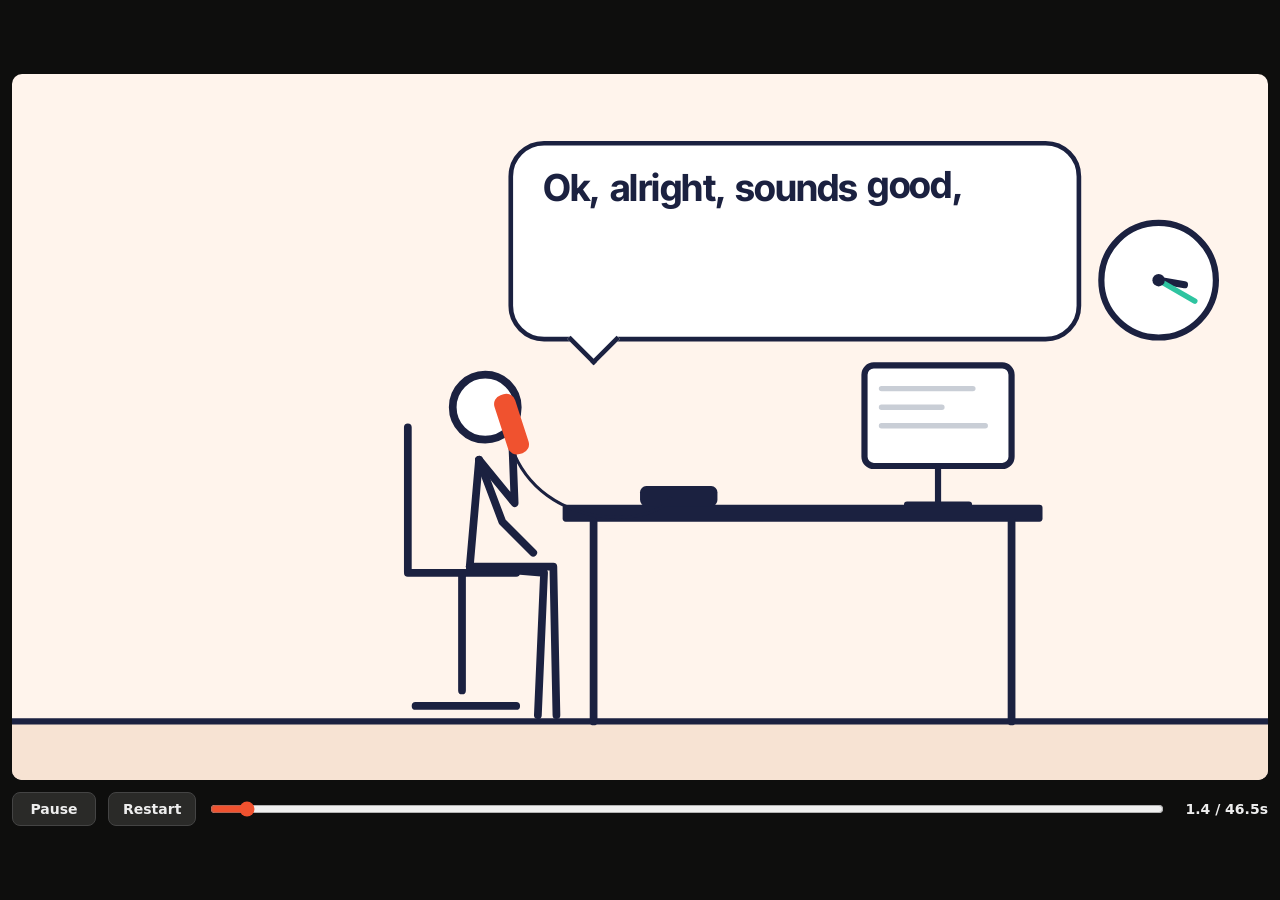
==== commit 4e7f92d2: "Perch the owl on its branch Co-Authored-By: Claude Opus 5.5 <noreply@anthropic.com>" ====
--- a/app/public/ad.html
+++ b/app/public/ad.html
@@ -43,11 +43,13 @@
   .content h1 { font-size:30px; margin:4px 0 6px; letter-spacing:-0.02em; } .content h2 { font-size:20px; margin:20px 0 8px; }
   .muted { color:#5B6180; font-size:18px; }
   .acard { background:#fff; border:2px solid #F1DCCD; border-radius:14px; padding:14px 16px; margin-bottom:12px; font-size:19px; overflow:hidden; box-sizing:border-box; }
-  .acard.yellow { border-left:7px solid #FFC93C; } .acard.red { border-left:7px solid #E63946; } .acard.new { border-left:7px solid var(--blue); }
+  .acard.yellow { border-left:7px solid #FFC93C; } .acard.red { border-left:7px solid #C62F3B; } .acard.new { border-left:7px solid var(--blue); }
   .rowtop { display:flex; justify-content:space-between; align-items:center; gap:8px; } .nm { font-weight:800; font-size:20px; }
   .badge { display:inline-block; padding:3px 10px; border-radius:999px; font-size:14px; font-weight:800; white-space:nowrap; }
-  .b-due { background:#D5F5EC; color:#0E6B55; } .b-yellow { background:#FFE9A8; color:#6B4E00; } .b-red { background:#E63946; color:#fff; } .b-new { background:#FF6B4A; color:var(--ink); } .b-later { background:#FFE3D9; color:var(--coral-ink); }
-  .prev { margin-top:6px; font-size:16px; font-weight:800; color:var(--coral-ink); }
+  .b-due { background:#D5F5EC; color:#0E6B55; } .b-yellow { background:#FFE9A8; color:#6B4E00; } .b-red { background:#C62F3B; color:#fff; } .b-new { background:#FF6B4A; color:var(--ink); } .b-later { background:#FFE3D9; color:var(--coral-ink); }
+  .prev { margin-top:6px; font-size:16px; font-weight:800; color:var(--ink); }
+  .acard.flip { overflow:visible; }
+  .acard.flip .badge { transform-origin:right center; }
   .abtn { display:block; text-align:center; background:#FF6B4A; color:var(--ink); font-weight:800; font-size:19px; padding:14px; border-radius:12px; margin:10px 0 14px; }
   .abtn.ghost { background:#fff; color:var(--ink); border:2px solid #F1DCCD; }
   .btns { display:flex; gap:10px; } .btns .abtn { flex:1; margin:8px 0; }
@@ -269,7 +271,7 @@
     const hook = makeBubble(o.cam, [
       { text: 'Ok,' }, { text: 'alright,' }, { text: 'sounds' }, { text: 'good,' },
       { text: 'FANTASTIC,', style: 'color:' + BLUE + ';font-size:70px;font-weight:800;letter-spacing:-0.04em' },
-      { text: 'great,' }, { text: 'have' }, { text: 'a' }, { text: 'great' }, { text: 'day!' }], 'left:690px;top:150px;width:740px');
+      { text: 'great,' }, { text: 'have' }, { text: 'a' }, { text: 'great' }, { text: 'day,' }, { text: 'Jane!' }], 'left:690px;top:150px;width:740px');
     // the thought sits to his left so the wall clock stays in view while the hour flies by
     const think1 = makeBubble(o.cam, 'What did I just talk about for the past hour?'.split(' ').map((w) => ({ text: w })), 'left:190px;top:110px;width:520px;font-family:Instrument Serif,Georgia,serif;font-style:italic;font-weight:400;font-size:58px', 'think');
     const puffs = [el('div', { class: 'puff', style: 'left:585px;top:405px;width:40px;height:40px' }, o.cam), el('div', { class: 'puff', style: 'left:520px;top:345px;width:58px;height:58px' }, o.cam)];
@@ -282,7 +284,7 @@
     if (t < 6) { z = lerp(1.18, 1.24, eio(P(t, 0, 6))); cx = 860; cy = 520; }
     else if (t < 9.4) { const p = eio(P(t, 6, 9.4)); z = lerp(1.24, 1.28, p); cx = lerp(860, 880, p); cy = lerp(520, 470, p); }
     else if (t < 13.8) { const p = eio(P(t, 9.4, 10.1)); z = lerp(1.28, 1.0, p); cx = lerp(880, 1060, p); cy = lerp(470, 540, p); }
-    else { z = 1.32 + 0.04 * P(t, 13.8, 19); cx = 820; cy = 470; }
+    else { z = 1.2 + 0.03 * P(t, 13.8, 19); cx = 860; cy = 480; } // wide enough to keep the wall clock fully in frame
     camTo(o, cx, cy, z);
 
     // the clock: an hour flies by while he stares
@@ -330,7 +332,7 @@
     });
 
     // bubbles
-    playBubble(c.hook, t, 0.15, 5.9, [0.25, 0.65, 1.0, 1.3, 1.75, 2.75, 3.25, 3.5, 3.7, 3.95]);
+    playBubble(c.hook, t, 0.15, 5.9, [0.25, 0.65, 1.0, 1.3, 1.75, 2.75, 3.25, 3.5, 3.7, 3.95, 4.25]);
     playBubble(c.think1, t, 6.2, 9.4, c.think1.ws.map((_, i) => 6.35 + i * 0.12));
     playBubble(c.coSay, t, 10.3, 13.7, c.coSay.ws.map((_, i) => 10.45 + i * 0.15 + (i >= 7 ? 0.25 : 0)));
     c.puffs.forEach((pf, i) => {
@@ -390,11 +392,11 @@
     // paint "yellow" and "red" as the badges they describe
     caps[1][0].chars.forEach((w) => {
       if (w.textContent === 'yellow.') w.style.cssText = 'background:#FFC93C;color:#1B2140;border-radius:14px;padding:0 14px 6px';
-      if (w.textContent === 'red.') w.style.cssText = 'background:#E63946;color:#fff;border-radius:14px;padding:0 14px 6px';
+      if (w.textContent === 'red.') w.style.cssText = 'background:#C62F3B;color:#fff;border-radius:14px;padding:0 14px 6px';
     });
     const chipRow = el('div', { style: 'position:absolute;left:1060px;top:690px;width:780px;display:flex;flex-wrap:wrap;gap:16px' }, root);
     const chips = ['Topics', 'Companies', 'Next steps', 'Callback date'].map((w) => el('div', { style: 'font-size:34px;font-weight:700;padding:12px 22px;border-radius:999px;border:4px solid ' + INK + ';white-space:nowrap' }, chipRow, w));
-    return { ph, panes, jc, calls, caps, chips, flipA: panes.today.querySelector('.flipA'), flipB: panes.today.querySelector('.flipB'),
+    return { ph, panes, jc, calls, caps, chips, janeCard: panes.today.querySelector('.acard'), flipA: panes.today.querySelector('.flipA'), flipB: panes.today.querySelector('.flipB'),
       typed: panes.topics.querySelector('.typed'), typed2: panes.date.querySelector('.typed2'), carets: Array.from(ph.scr.querySelectorAll('.caret')),
       confirm: panes.date.querySelector('.confirm'), mic: panes.topics.querySelector('.mic'), stops: null };
   }, (c, t) => {
@@ -419,8 +421,10 @@
       card.className = 'acard ' + (on ? after[0] : before[0]) + ' flip';
       s.className = 'badge b-' + (on ? after[1] : before[1]);
       s.textContent = on ? after[2] : before[2];
-      s.style.transform = 'scale(' + (1 + 0.35 * Math.sin(Math.PI * P(t, at, at + 0.35))).toFixed(3) + ')';
+      s.style.transform = 'scale(' + (1 + 0.2 * Math.sin(Math.PI * P(t, at, at + 0.35))).toFixed(3) + ')';
     };
+    // Jane steps back while the other two show what "a day later" looks like, so her "Due today" doesn't contradict it
+    c.janeCard.style.opacity = (1 - 0.65 * eio(P(t, 2.2, 2.5)) * (1 - eio(P(t, 3.8, 4.1)))).toFixed(3);
     flip(c.flipA, 2.5, ['', 'due', 'Due today'], ['yellow', 'yellow', '1 day overdue']);
     flip(c.flipB, 3.2, ['yellow', 'yellow', '1 day overdue'], ['red', 'red', '2 days overdue']);
 
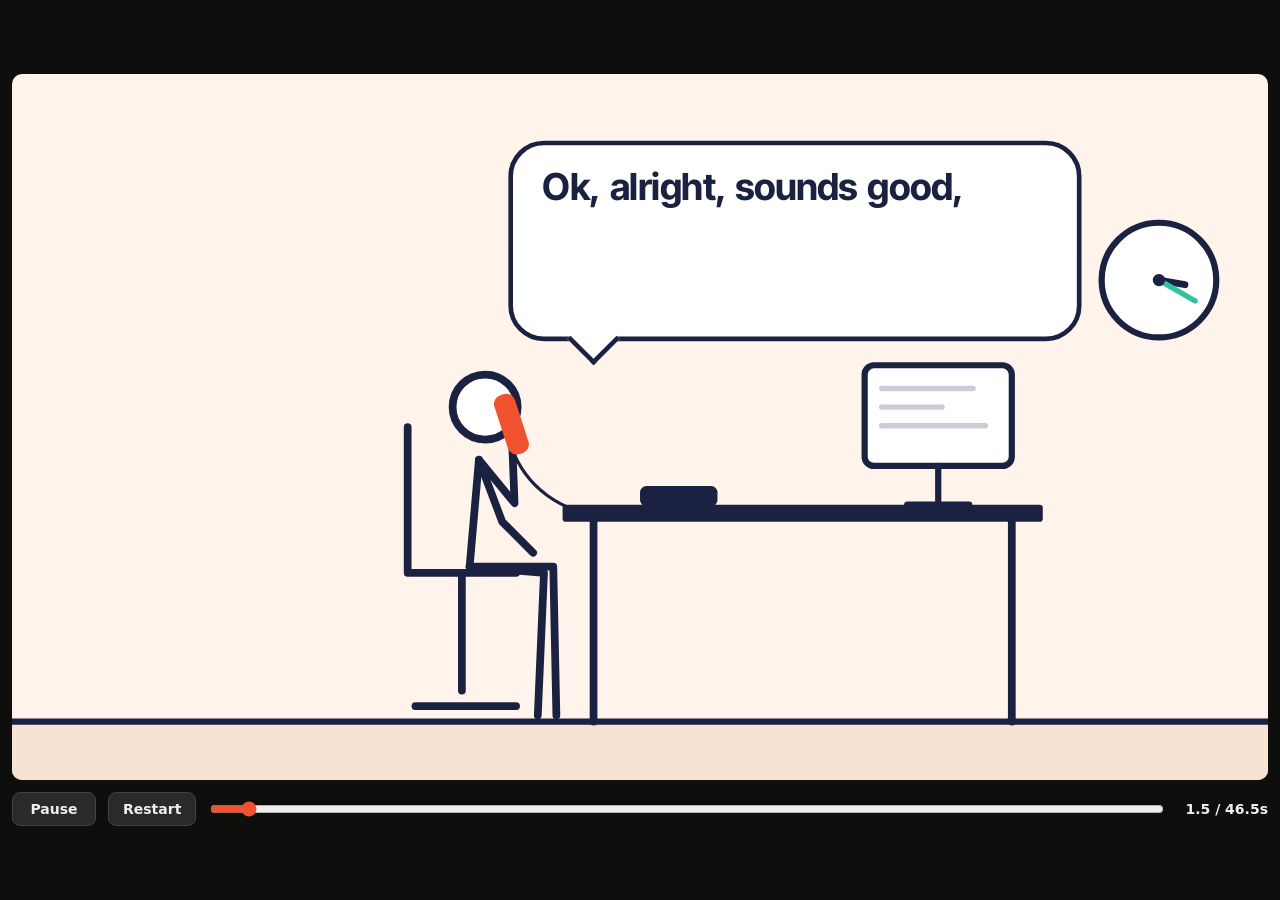
==== commit 84676f48: "Fix ad scenes showing through each other; start ad when on screen Scenes now hide with display:none," ====
--- a/app/public/ad.html
+++ b/app/public/ad.html
@@ -14,7 +14,7 @@
   #viewport { position:relative; width:min(100%, calc((100vh - 90px) * 16 / 9)); aspect-ratio:16/9; overflow:hidden; border-radius:10px; }
   #stage { position:absolute; left:0; top:0; width:1920px; height:1080px; transform-origin:0 0; background:var(--paper); overflow:hidden; color:var(--ink);
            font-family:"Inter Tight", "Segoe UI", system-ui, sans-serif; }
-  .shot { position:absolute; inset:0; visibility:hidden; overflow:hidden; }
+  .shot { position:absolute; inset:0; display:none; overflow:hidden; }
   .cam { position:absolute; inset:0; transform-origin:0 0; }
   .serif { font-family:"Instrument Serif", Georgia, "Times New Roman", serif; font-style:italic; font-weight:400; letter-spacing:-0.01em; }
   .wrow { position:absolute; display:flex; align-items:baseline; white-space:nowrap; line-height:1; }
@@ -521,7 +521,7 @@
     shots.forEach((s, i) => {
       const last = i === shots.length - 1;
       const on = t >= s.a && (t < s.b || (last && t <= DUR));
-      s.root.style.visibility = on ? 'visible' : 'hidden';
+      s.root.style.display = on ? 'block' : 'none'; // display, not visibility: a child set to visible would still show through a hidden parent
       if (on) s.render(s.ctx, t - s.a);
     });
   }
@@ -535,6 +535,15 @@
   if (window.matchMedia && window.matchMedia('(prefers-reduced-motion: reduce)').matches) playing = false;
   const jump = location.hash.match(/t=([\d.]+)/); // open with #t=30 to land paused on that moment
   if (jump) { t = clamp(+jump[1], 0, DUR); playing = false; }
+  // #t=40&sweep plays every moment from 0 up to t first, the way real playback would (for testing)
+  if (jump && /sweep/.test(location.hash)) { for (let x = 0; x < t; x += 0.05) render(x); }
+  // On the home page the ad waits, paused, until the page says it's on screen.
+  let embedded = false;
+  try { embedded = window.self !== window.top; } catch (e) { embedded = true; }
+  if (embedded && !jump) playing = false;
+  window.addEventListener('message', (e) => {
+    if (e.data === 'cbl-play' && !playing && t === 0) { playing = true; last = null; }
+  });
   const playBtn = $('play'), scrub = $('scrub'), time = $('time');
   function show() {
     render(t);
